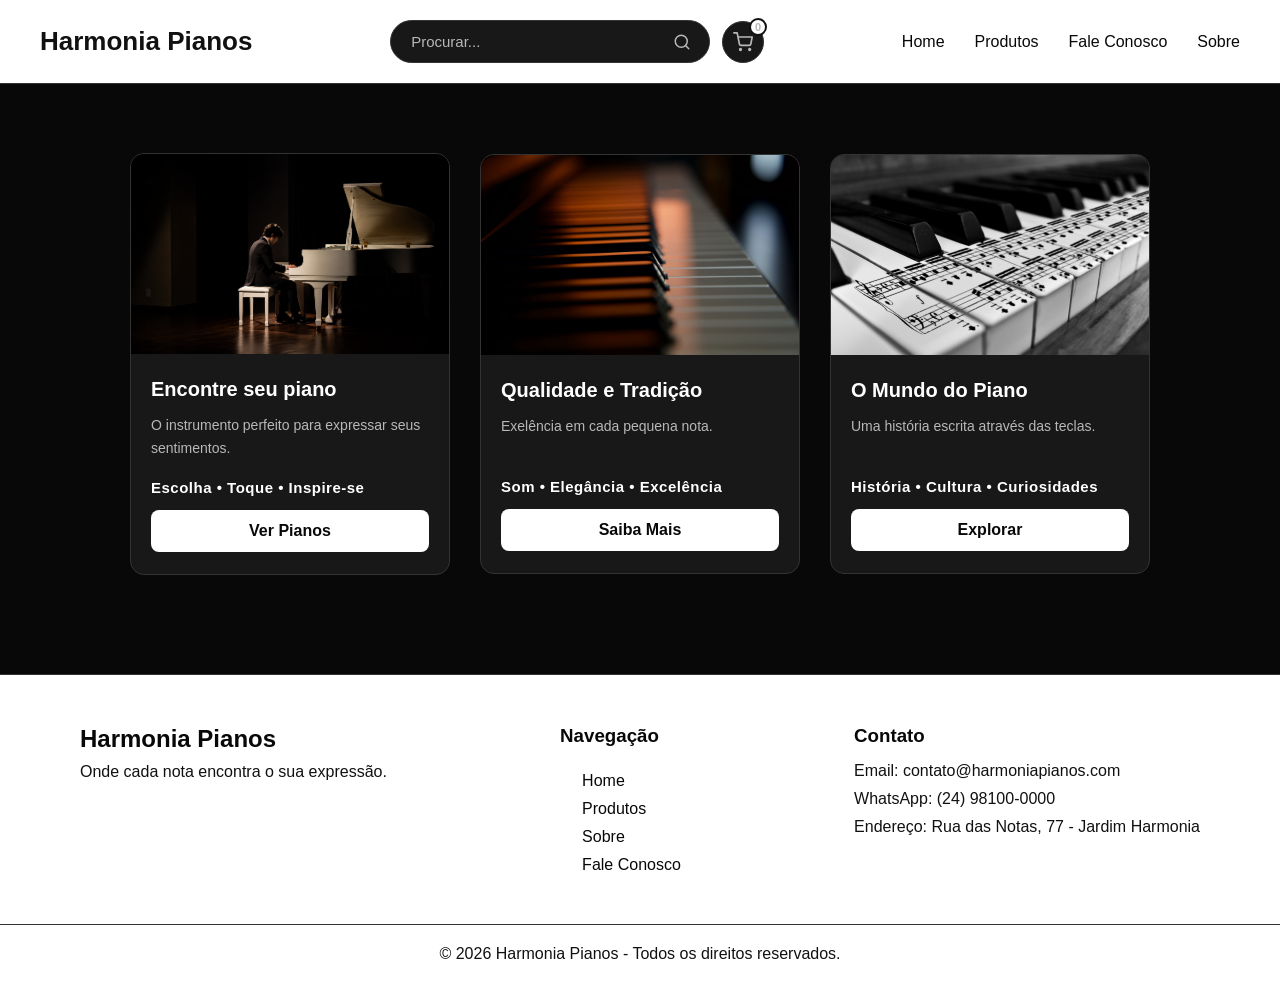
==== index.html @ 051f550e "Primeira versao do Harmonia Pianos" ====
<!DOCTYPE html>
<html lang="pt-BR">

<head>
    <meta charset="UTF-8">
    <meta name="viewport" content="width=device-width, initial-scale=1.0">
    <link rel="stylesheet" href="style.css">
    <title>Harmonia Piano | Home </title>
</head>

<body>
    <header>
        <div class="nav-bar">

            <h1>Harmonia Pianos</h1>

            <div class="nav-search-cart">
                <div class="search-container">
                    <input type="text" id="input-busca" placeholder="Procurar...">
                    <button type="button" id="btn-busca" aria-label="Pesquisar">
                        <svg xmlns="http://www.w3.org/2000/svg" width="18" height="18" viewBox="0 0 24 24" fill="none"
                            stroke="currentColor" stroke-width="2" stroke-linecap="round" stroke-linejoin="round">
                            <circle cx="11" cy="11" r="8"></circle>
                            <line x1="21" y1="21" x2="16.65" y2="16.65"></line>
                        </svg>
                    </button>
                </div>

                <a href="#" class="cart-btn" aria-label="Carrinho de compras" title="Carrinho">
                    <svg xmlns="http://www.w3.org/2000/svg" width="20" height="20" viewBox="0 0 24 24" fill="none"
                        stroke="currentColor" stroke-width="2" stroke-linecap="round" stroke-linejoin="round">
                        <circle cx="9" cy="21" r="1"></circle>
                        <circle cx="20" cy="21" r="1"></circle>
                        <path d="M1 1h4l2.68 13.39a2 2 0 0 0 2 1.61h9.72a2 2 0 0 0 2-1.61L23 6H6"></path>
                    </svg>
                    <span class="cart-badge">0</span>
                </a>
            </div>

            <div class="nav-bar1">

                <ul>

                    <li><a href="index.html">Home</a></li>

                    <li><a href="produto.html">Produtos</a></li>

                    <li><a href="contato.html">Fale Conosco</a></li>

                    <li><a href="sobre.html">Sobre</a></li>


                </ul>

            </div>

        </div>
    </header>

    <section>
        <div class="container">
            <!-- Card 1: Encontre seu piano -->
            <div class="card">
                <div class="card-img-container">
                    <img src="./img/pianista.png" alt="Pianista">
                </div>
                <div class="card-content">
                    <h2>Encontre seu piano</h2>
                    <p>O instrumento perfeito para expressar seus sentimentos.</p>
                    <div class="card-footer">
                        <span>Escolha • Toque • Inspire-se</span>
                        <button type="button">Ver Pianos</button>
                    </div>
                </div>
            </div>

            <!-- Card 2: Qualidade e Tradição -->
            <div class="card">
                <div class="card-img-container">
                    <img src="./img/piano4k.jpg" alt="Piano 4K">
                </div>
                <div class="card-content">
                    <h2>Qualidade e Tradição</h2>
                    <p>Exelência em cada pequena nota.</p>
                    <div class="card-footer">
                        <span>Som • Elegância • Excelência</span>
                        <button type="button">Saiba Mais</button>
                    </div>
                </div>
            </div>

            <!-- Card 3: O Mundo do Piano -->
            <div class="card">
                <div class="card-img-container">
                    <img src="./img/pianoaesthetic.jpg" alt="Piano Estético">
                </div>
                <div class="card-content">
                    <h2>O Mundo do Piano</h2>
                    <p>Uma história escrita através das teclas.</p>
                    <div class="card-footer">
                        <span>História • Cultura • Curiosidades</span>
                        <button type="button">Explorar</button>
                    </div>
                </div>
            </div>
        </div>
    </section>

    <footer class="footer">

        <div class="footer-content">

            <div class="footer-logo">
                <h2>Harmonia Pianos</h2>
                <p>Onde cada nota encontra o sua expressão.</p>
            </div>

            <div class="footer-navegation">
                <h3>Navegação</h3>
                <li><a href="index.html">Home</a></li>
                <li><a href="produtos.html">Produtos</a></li>
                <li><a href="sobre.html">Sobre</a></li>
                <li><a href="contato.html">Fale Conosco</a></li>
            </div>

            <div class="footer-contact">
                <h3>Contato</h3>
                <p>Email: contato@harmoniapianos.com</p>
                <p>WhatsApp: (24) 98100-0000</p>
                <p>Endereço: Rua das Notas, 77 - Jardim Harmonia</p>
            </div>

        </div>

        <div class="footer-bottom">
            <p>© 2026 Harmonia Pianos - Todos os direitos reservados.</p>
        </div>

    </footer>
</body>

</html>
---- style.css ----
* {
    margin: 0;
    padding: 0;
    box-sizing: border-box;
    font-family: Arial, Helvetica, sans-serif;
}

:root {
    --fundo: #080808;
    --fundo-secundario: #111111;
    --card: #181818;
    --destaque: #FFFFFF;
    --texto-secundario: #b8b8b8;
    --destaque: #FFFFFF;
    --borda: #333333;
}

body {
    background-color: var(--fundo);
    color: var(--destaque);
}




.nav-bar {
    width: 100%;
    padding: 20px 40px;

    display: flex;
    justify-content: space-between;
    align-items: center;
    gap: 20px;

    background-color: var(--destaque);
    border-bottom: 1px solid var(--borda);
}

.nav-bar h1 {
    color: var(--fundo-secundario);
    font-size: 26px;
    white-space: nowrap;
}



.nav-search-cart {
    display: flex;
    align-items: center;
    gap: 12px;
}


.search-container {
    display: flex;
    align-items: center;
    background-color: var(--card);
    border: 1px solid var(--borda);
    border-radius: 25px;
    padding: 6px 14px;
    width: 320px;
    transition: border-color 0.3s ease, box-shadow 0.3s ease;
}

.search-container:focus-within {
    border-color: var(--destdestaque);
    box-shadow: 0 0 0 3px rgba(79, 70, 229, 0.25);
}

.search-container input {
    background: transparent;
    border: none;
    outline: none;
    color: var(--texto);
    font-size: 15px;
    width: 100%;
    padding: 6px 6px;
}

.search-container input::placeholder {
    color: var(--texto-secundario);
}

.search-container button {
    background: transparent;
    border: none;
    color: var(--texto-secundario);
    cursor: pointer;
    display: flex;
    align-items: center;
    justify-content: center;
    padding: 4px;
    border-radius: 50%;
    transition: color 0.2s ease, transform 0.2s ease;
}

.search-container button:hover {
    color: var(--texto);
    transform: scale(1.1);
}



.cart-btn {
    position: relative;
    display: flex;
    align-items: center;
    justify-content: center;
    width: 42px;
    height: 42px;
    background-color: var(--card);
    border: 1px solid var(--borda);
    border-radius: 50%;
    color: var(--texto-secundario);
    text-decoration: none;
    transition: all 0.3s ease;
    flex-shrink: 0;
}

.cart-btn:hover {
    color: var(--texto);
    border-color: var(--destaque);
    background-color: #2a3444;
    transform: translateY(-2px);
}

.cart-badge {
    position: absolute;
    top: -4px;
    right: -4px;
    background-color: var(--destaque);
    color: var(--texto);
    font-size: 11px;
    font-weight: bold;
    width: 18px;
    height: 18px;
    border-radius: 50%;
    display: flex;
    align-items: center;
    justify-content: center;
    border: 2px solid var(--fundo-secundario);
}

.nav-bar {
    flex-wrap: wrap;
}

.nav-bar1 ul {
    display: flex;
    align-items: center;
    flex-wrap: wrap;
    gap: 12px 30px;
    list-style: none;
}

@media (max-width: 768px) {

    .nav-bar1 ul {
        display: flex;
        flex-wrap: wrap;
        justify-content: center;
        gap: 12px 20px;
        list-style: none;
    }

}

.nav-bar1 a {
    color: var(--fundo);
    text-decoration: none;
    font-size: 16px;
    transition: 0.3s;
}

.nav-bar1 a:hover {
    color: #3D3D3D;
}



.container {
    width: 100%;
    max-width: 1200px;
    margin: 0 auto;
    padding: 40px 20px;

    min-height: 560px;

    display: flex;
    justify-content: center;
    align-items: center;
    gap: 30px;
    flex-wrap: wrap;
}




.card {
    width: 320px;
    min-height: 420px;
    background-color: var(--card);
    border: 1px solid var(--borda);
    border-radius: 14px;
    display: flex;
    flex-direction: column;
    overflow: hidden;
    transition: transform 0.3s ease, border-color 0.3s ease, box-shadow 0.3s ease;
}



.card-img-container {
    width: 100%;
    height: 200px;
    background-color: var(--fundo-secundario);
    overflow: hidden;
}

.card-img-container img {
    width: 100%;
    height: 100%;
    object-fit: cover;
    display: block;
    transition: transform 0.4s ease;
}


.card-content {
    padding: 22px 20px;
    display: flex;
    flex-direction: column;
    flex-grow: 1;
    justify-content: space-between;
}

.card h2 {
    color: var(--texto);
    font-size: 20px;
    margin-bottom: 12px;
    line-height: 1.3;
}


.card p {
    color: var(--texto-secundario);
    font-size: 14px;
    line-height: 1.6;
    margin-bottom: 20px;
    flex-grow: 1;
}




.card-footer {
    display: flex;
    flex-direction: column;
    gap: 14px;
    margin-top: auto;
}



.card span {
    color: var(--texto);
    font-size: 15px;
    font-weight: bold;
    letter-spacing: 0.5px;

}




.card button {
    width: 100%;
    padding: 12px;

    border: none;
    border-radius: 8px;

    background-color: var(--destaque);
    color: var(--fundo);

    font-size: 16px;
    font-weight: bold;

    cursor: pointer;

    transition: background-color 0.3s ease, transform 0.2s ease;
}

.card button:hover {
    background-color: #d9d9d9;
    color: #000000;
    transform: translateY(-2px);
}




.card:hover {
    transform: translateY(-8px);
    border-color: var(--destaque);
    box-shadow: 0 12px 28px rgba(0, 0, 0, 0.35);
}

.card:hover .card-img-container img {
    transform: scale(1.06);
}


.footer {
    margin-top: 30px;
    background-color: var(--destaque);
    border-top: 1px solid var(--borda);
}

@media (max-width: 768px) {
    .footer {
        margin-top: 30px;
    }
}


.footer-content {
    max-width: 1200px;
    margin: auto;
    padding: 50px 40px;

    display: flex;
    justify-content: space-between;
    gap: 40px;
}

.footer h2 {
    color: var(--fundo);
    margin-bottom: 10px;
}

.footer h3 {
    color: var(--fundo);
    margin-bottom: 15px;
}

.footer p {
    color: var(--fundo-secundario);
}

.footer-navegation {
    display: flex;
    flex-direction: column;
    gap: 10px;
}

.footer-navegation a {
    color: var(--fundo);
    text-decoration: none;
    transition: 0.3s;
}

.footer-navegation a:hover {
    color: #3D3D3D;
}

.footer-contact p {
    margin-bottom: 10px;
}

.footer-bottom {
    padding: 20px;
    text-align: center;
    border-top: 1px solid var(--borda);
}



@media (max-width: 768px) {
    .nav-bar {
        flex-direction: column;
        gap: 15px;
        text-align: center;
        padding: 20px;
    }

    .nav-search-cart {
        width: 100%;
        max-width: 400px;
        justify-content: center;
    }

    .search-container {
        flex: 1;
        width: 100%;
    }

    .container {
        padding: 40px 15px;
        gap: 20px;
    }

    .card {
        width: 100%;
        max-width: 340px;
    }

    .footer-content {
        flex-direction: column;
        text-align: center;
        gap: 30px;
    }
}


.produto-img {
    width: 100%;
    height: 280px;
    object-fit: cover;
    border-radius: 8px;
}

.produto-card {
    width: 400px;
    background-color: #FFFFFF;
    color: black;
    border-radius: 12px;
    overflow: hidden;
    padding: 15px;
}

.produto-card h2 {
    margin-top: 15px;
    margin-bottom: 8px;
}

.produto-card p {
    margin-bottom: 10px;
}

.preço {
    font-size: 22px;
    font-weight: bold;
}

.btn-comprar {
    width: 100%;
    padding: 12px;
    border: none;
    border-radius: 8px;
    background-color: black;
    color: white;
    font-size: 16px;
    cursor: pointer;
}

.btn-comprar:hover {
    background-color: #333;
}

.produto-card {
    transition: transform 0.3s ease;
}

.produto-card:hover {
    transform: translateY(-5px);
}

.produtos {
    display: flex;
    flex-wrap: wrap;
    gap: 25px;
    padding: 30px 20px;
}

.produtos-titulo {
    padding: 30px 20px 0;
}

.produtos-titulo h1 {
    margin-bottom: 8px;
}

.carrinho-modal {
    display: none;
    position: fixed;
    top: 0;
    left: 0;
    width: 100%;
    height: 100%;


    background-color: rgb(0, 0, 0, 0.6);


    z-index: 999;
}



.carrinho-conteudo {
    background-color: white;
    color: black;
    width: 350px;
    max-width: 100%;
    height: 100%;
    padding: 20px;
    box-sizing: border-box;

    position: absolute;
    top: 0;
    right: 0;

    border-radius: 0;
    overflow-y: auto;
    box-shadow: -5px 0 20px rgba(0, 0, 0, 0.2);
    transform: translateX(100%);
    transition: transform 0.3s ease;
}

.carrinho-modal.show .carrinho-conteudo {
    transform: translateX(0);
}



.carrinho-item {
    padding: 15px 0;
    border-bottom: 1px solid #ddd;
}

.fechar-carrinho {
    width: 100%;
    padding: 10px;
    margin-top: 15px;

    background-color: #000;
    color: white;

    border: none;
    border-radius: 6px;

    cursor: pointer;
}

.fechar-carrinho:hover {
    background-color: #333;
}

/* Controle de quantidade */

.controle-quantidade {
    display: flex;
    align-items: center;
    gap: 12px;
    margin: 12px 0;
}

.controle-quantidade button {
    width: 30px;
    height: 32px;
    background-color: #111;
    color: white;
    border: none;
    border-radius: 6px;
    cursor: pointer;
    font-size: 18px;
    transition: 0.2s;
}

.controle-quantidade button:hover {
    background-color: #555;
}

.controle-quantidade span {
    font-size: 16px;
    font-weight: bold;
}

.remover-item {
    background-color: transparent;
    color: #d32f2f;
    border: 1px solid #d32f2f;
    border-radius: 6px;
    padding: 6px 12px;
    cursor: pointer;
    font-size: 14px;
    transition: 0.2s;
}

.remover-item:hover {
    background-color: #d32f2f;
    color: white;
}


.carrinho-conteudo {
    transform: translateX(110%);
    transition: transform 0.3s ease;
}

.carrinho-modal.aberto .carrinho-conteudo {
    transform: translateX(0);
}

#mensagem-busca {
    display: none;
    text-align: center;
    margin-top: 30px;
    font-size: 18px;
}

.finalizar-compra {
    width: 100%;
    background-color: #000;
    color: white;
    border: none;
    padding: 12px;
    margin-top: 15px;
    border-radius: 6px;
    cursor: pointer;
    font-size: 16px;
    transition: 0.2s;

}

.finalizar-compra:hover {
    background-color: #333333;
}

/* ===- CHECKOUT ==== */

.checkout-page {
    min-height: 100vh;
    background: #f5f5f5;
    color: #111;
    padding: 50px 20px;
}

.checkout-container {
    max-width: 900px;
    margin: 0 auto;
}

.voltar-produtos {
    display: block;
    max-width: 900px;
    margin: 0 auto 30px;
    color: #555;
    text-decoration: none;
    font-size: 14px;
}

.voltar-produtos:hover {
    color: #000;
}

.checkout-cabecalho {
    margin-bottom: 40px;
}

.checkout-etapa {
    font-size: 12px;
    font-weight: 600;
    letter-spacing: 2px;
    color: #777;
    margin-bottom: 10px;
}

.checkout-cabecalho h1 {
    font-size: 38px;
    margin-bottom: 8px;
}

.checkout-cabecalho>p:last-child {
    color: #666;
}

.resumo-pedido {
    background: #fff;
    padding: 30px;
    border: 1px solid #e5e5e5;
    border-radius: 12px;
}

.resumo-pedido h2 {
    font-size: 20px;
    margin-bottom: 25px;
}

.checkout-item {
    padding: 20px 0;
    border-bottom: 1px solid #e5e5e5;
}

.checkout-item h3 {
    font-size: 17px;
    margin-bottom: 8px;
}

.checkout-item p {
    color: #666;
    font-size: 14px;
    margin: 3px 0;
}

.checkout-total-area {
    display: flex;
    justify-content: space-between;
    align-items: center;
    padding-top: 25px;
    margin-top: 5px;
}

.checkout-total-area span {
    color: #666;
}

#checkout-total {
    font-size: 24px;
    font-weight: 700;
    margin: 0;
}

/* Correção das cores do checkout */

.resumo-pedido,
.resumo-pedido h2,
.checkout-item h3,
.checkout-total-area,
#checkout-total {
    color: #111;
}

.checkout-item h3 {
    font-weight: 600;
}

.checkout-total-area #checkout-total {
    color: #111;
}

/* Ações dp checkout */

.checkout-acoes {
    display: flex;
    justify-content: space-between;
    align-items: center;
    gap: 15px;
    margin-top: 25px;
}

.btn-voltar-carrinho,
#btn-continuar-pagamento {
    padding: 12px 22px;
    border-radius: 8px;
    font-size: 14px;
    font-weight: 600;
    cursor: pointer;
    transition: 0.3s ease;
}

/* Voltar aos produtos */

.btn-voltar-carrinho {
    color: #000;
    background: transparent;
    border: 1px solid #ccc;
    text-decoration: none;
}

.btn-voltar-carrinho:hover {
    background: #f2f2f2;
}

/* Continuar para pagamento */

#btn-continuar-pagamento {
    background: #000;
    color: #fff;
    border: 1px solid #000;
}

#btn-continuar-pagamento:hover {
    background: #333;
    transform: translateY(-2px);
}

/* Dados do comprador */

.dados-comprador {
    background: #fff;
    color: #000;
    margin-top: 25px;
    padding: 25px;
    border-radius: 10px;
}

.dados-comprador h2 {
    margin-bottom: 5px;
}

.dados-comprador>p {
    color: #666;
    margin-bottom: 25px;
}

#form-comprador {
    display: grid;
    grid-template-columns: repeat(2, 1fr);
    gap: 20px;
}

.campo-formulario {
    display: flex;
    flex-direction: column;
    gap: 7px;
}

.campo-formulario:last-child {
    grid-column: 1 / -1;
}

.campo-formulario label {
    font-size: 14px;
    font-weight: 600;
}

.campo-formulario input {
    width: 100%;
    padding: 12px;
    border: 1px solid #ccc;
    border-radius: 7px;
    font-size: 14px;
    outline: none;
    box-sizing: border-box;
    transition: 0.2s ease;
}

.campo-formulario input:focus {
    border-color: #000;
}


/* Página de pagamento */


.pagamento-cabecalho {
    padding: 40px 25px 25px;
    color: #fff;
}

.pagamento-etapa {
    font-size: 13px;
    letter-spacing: 2px;
    color: #aaa;
    margin-bottom: 8px;
}

.pagamento-cabecalho h1 {
    font-size: 32px;
    margin-bottom: 8px;
}

.pagamento-cabecalho>p:last-child {
    color: #aaa;
}

.pagamento-container {
    background: #fff;
    color: #000;
    margin: 0 25px;
    padding: 25px;
    border-radius: 10px;
}

.pagamento-container h2 {
    margin-bottom: 20px;
}

.opcoes-pagamento {
    display: grid;
    grid-template-columns: repeat(3, 1fr);
    gap: 15px;
}

.opcao-pagamento {
    background: #fff;
    color: #000;
    border: 1px solid #ccc;
    border-radius: 8px;
    padding: 20px;
    font-size: 16px;
    font-weight: 600;
    cursor: pointer;
    transition: 0.3s ease;
}

.opcao-pagamento:hover {
    background: #000;
    color: #fff;
    border-color: #000;
    transform: translateY(-2px);
}

#detalhes-pagamento {
    margin-top: 25px;
}

.detalhe-pix,
.detalhe-boleto {
    padding: 20px;
    background-color: #f7f7f7;
    border-radius: 8px;
}

.detalhes-pix h3,
.detalhes-boleto h3 {
    font-size: 20px;
    margin-bottom: 8px;
}

.detalhes-pix p,
.detalhe-boleto p {
    color: #555;
    margin-bottom: 18px;
}

.btn-finalizar-pix,
.btn-finalizar-boleto {
    background-color: #000;
    color: #FFFFFF;
    border: none;
    border-radius: 7px;
    padding: 12px 20px;
    font-size: 14px;
    cursor: pointer;
    transition: 0, 3s ease;
}

.btn-finalizar-pix:hover,
.btn-finalizar-boleto:hover {
    background-color: #333;
    transform: translateY(-2px);
}

.btn-finalizar-boleto {
    margin-top: 12px;
}


/* ==== PAGAMENTO COM CARTÃO ==== */

#detalhes-pagamento {
    margin-top: 24px;
}

/* CARTÃO */

.detalhes-cartao {
    display: grid;
    grid-template-columns: 1fr 1fr;
    gap: 16px;
}

.detalhes-cartao h3 {
    grid-column: 1 / -1;
    font-size: 20px;
    margin: 0 0 4px;
}

.campo-cartao {
    display: flex;
    flex-direction: column;
    gap: 7px;
}

.campo-cartao label {
    font-size: 14px;
    font-weight: 600;
}

.campo-cartao input {
    width: 100%;
    padding: 12px;
    border: 1px solid #ccc;
    border-radius: 7px;
    font-size: 15px;
    outline: none;
    transition: 0, 2s ease;
}

.campo-cartao input:focus {
    border-color: #000;
}

.btn-finalizar-cartao {
    grid-column: 1 / -1;

    background: #000;
    color: #FFFFFF;

    border: none;
    border-radius: 7px;

    padding: 13px 22px;

    font-size: 14px;
    font-weight: 600;

    cursor: pointer;
    width: fit-content;

    transition: 0.3s ease;
}

.btn-finalizar-cartao:hover {
    transform: translateY(-2px);
    opacity: 0.85;
}

/* CELULAR */

@media (max-width: 600px) {
    .detalhes-cartao {
        grid-template-columns: 1fr;
    }

    .detalhes-cartao h3,
    .btn-finalizar-cartao {
        grid-column: 1;
    }

    .btn-finalizar-cartao {
        width: 100%;
    }
}

.btn-confirmar-pix,
.btn-confirmar-boleto {
    background-color: #000;
    color: #fff;
    border: none;
    border-radius: 8px;
    padding: 14px 20px;
    margin-top: 15px;
    font-size: 14px;
    font-weight: 600;
    cursor: pointer;
    transition: 0.3s ease;
}

.btn-confirmar-pix:hover,
.btn-confirmar-boleto:hover {
    background-color: #333;
    transform: translateY(-2px);
}


/* Confirmação do pagamento */

.pagamento-sucesso {
    display: flex;
    flex-direction: column;
    align-items: flex-start;
    gap: 15px;
    padding: 20px 0;
}

.pagamento-sucesso h3 {
    font-size: 22px;
    font-weight: 700;
    color: #111;
}

.pagamento-sucesso p {
    font-size: 15px;
    line-height: 1.6;
    color: #555;
}

.btn-confirmar-cartao {
    background-color: #000;
    color: #FFFFFF;
    border: none;
    border-radius: 8px;
    padding: 14px 24px;
    font-size: 14px;
    font-weight: 600;
    cursor: pointer;
    margin-top: 10px;
    transition: background-color 0.3s ease;
}

.btn-confirmar-cartao:hover {
    background-color: #333;
}


/* Página de confirmação do pedido */


.pagina-confirmacao {
    min-height: 100vh;
    background-color: #080808;
    display: flex;
    justify-content: center;
    align-items: center;
    padding: 30px 20px;
}

.confirmacao-card {
    background-color: #FFFFFF;
    color: #111;
    width: 100%;
    max-width: 650px;
    padding: 40px;
    border-radius: 12px;
}

.confirmacao-card h1 {
    font-size: 30px;
    margin-bottom: 20px;
}

.confirmacao-card h2 {
    font-size: 22px;
    margin-top: 30px;
    margin-bottom: 15px;
}

.confirmacao-card p {
    font-size: 16px;
    line-height: 1.6;
    margin-bottom: 12px;
}

.btn-voltar-loja {
    display: inline-block;
    background-color: #000000;
    color: #FFFFFF;
    padding: 14px 24px;
    border-radius: 8px;
    text-decoration: none;
    font-weight: 600;
    margin-top: 25px;
    transition: background-color 0.3 ease;
}

.btn-voltar-loja:hover {
    background-color: #333333;
}

@media (max-width: 600px) {
    .confirmacao-card {
        padding: 25px;
    }

    .confirmacao-card h1 {
        font-size: 25px;
    }
}

/* REPONSIVIDADE - CELULAR */

@media (max-width: 768px) {

    /* Página de produtos */
    .produtos-container,
    .produtos-grid,
    .lista-produtos {
        display: grid;
        grid-template-columns: 1fr;
        gap: 20px;
        padding: 15px;
    }

    /* Imagens dos produtos */
    .produto-card img {
        width: 100%;
        height: auto;
        object-fit: contain;
    }

    /* Cards dos produtos */
    .produto-card {
        width: 100%;
        max-width: 100%;
        box-sizing: border-box;
    }

    /* Botões */
    .produtos-card button {
        width: 100%;
    }
}
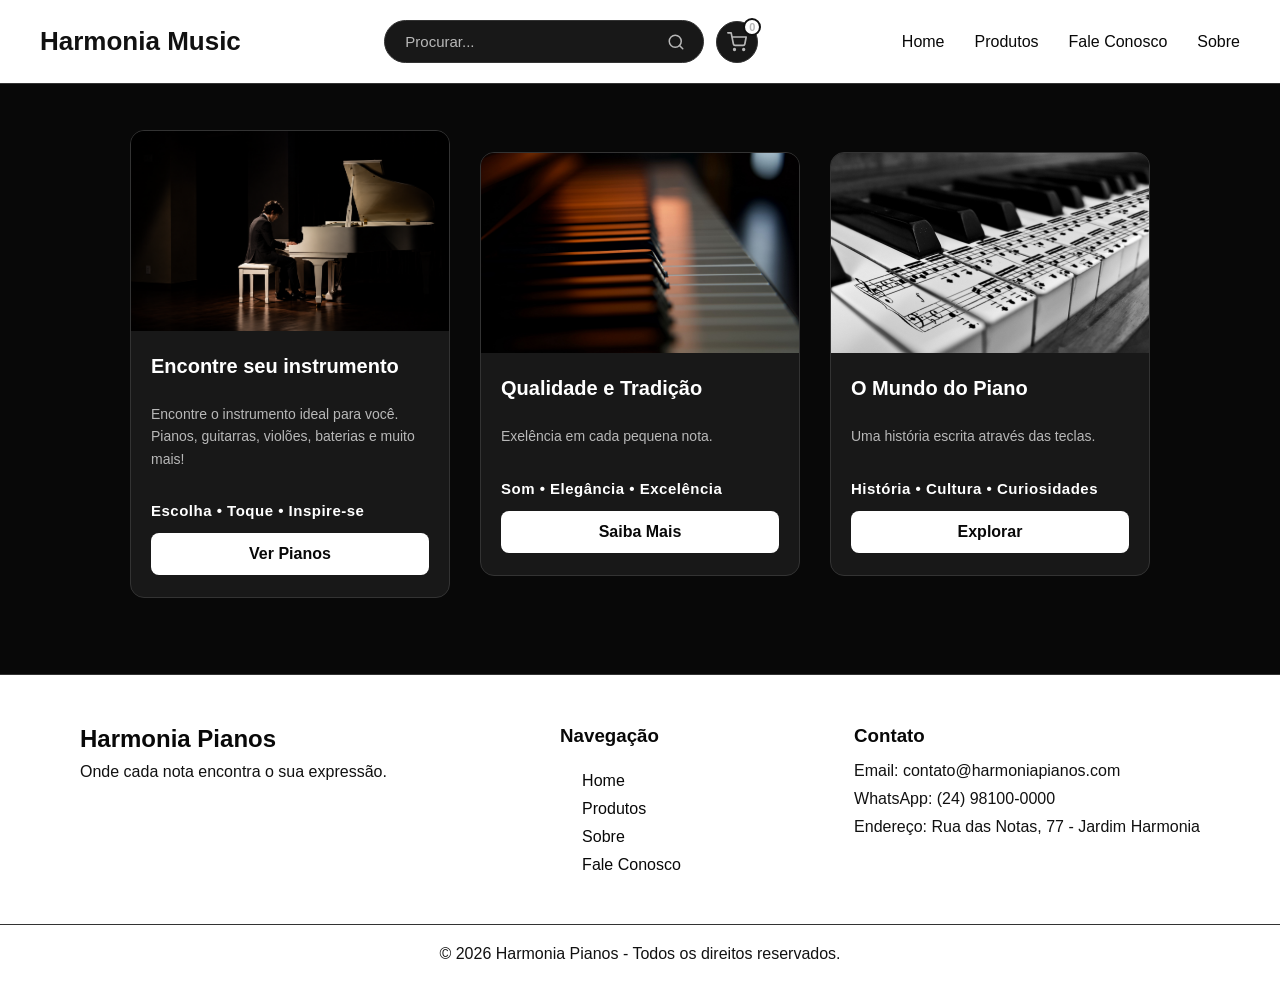
==== commit 432a7d63: "Atualiza identidade da Harmonia Music e estiliza pagina de contato" ====
--- a/index.html
+++ b/index.html
@@ -5,14 +5,14 @@
     <meta charset="UTF-8">
     <meta name="viewport" content="width=device-width, initial-scale=1.0">
     <link rel="stylesheet" href="style.css">
-    <title>Harmonia Piano | Home </title>
+    <title>Harmonia Music | Instrumentos Musicais</title>
 </head>
 
 <body>
     <header>
         <div class="nav-bar">
 
-            <h1>Harmonia Pianos</h1>
+            <h1>Harmonia Music</h1>
 
             <div class="nav-search-cart">
                 <div class="search-container">
@@ -65,8 +65,8 @@
                     <img src="./img/pianista.png" alt="Pianista">
                 </div>
                 <div class="card-content">
-                    <h2>Encontre seu piano</h2>
-                    <p>O instrumento perfeito para expressar seus sentimentos.</p>
+                    <h2>Encontre seu instrumento</h2>
+                    <p> Encontre o instrumento ideal para você. Pianos, guitarras, violões, baterias e muito mais!</p>
                     <div class="card-footer">
                         <span>Escolha • Toque • Inspire-se</span>
                         <button type="button">Ver Pianos</button>
--- a/style.css
+++ b/style.css
@@ -1,3 +1,4 @@
+/* ===== CONFIGURAÇÕES GERAIS ===== */
 * {
     margin: 0;
     padding: 0;
@@ -23,6 +24,7 @@
 
 
 
+/* ===== CABEÇALHO E NAVEGAÇÃO ===== */
 .nav-bar {
     width: 100%;
     padding: 20px 40px;
@@ -178,6 +180,7 @@
 
 
 
+/* ===== CARDS DA PÁGINA INICIAL ===== */
 .container {
     width: 100%;
     max-width: 1200px;
@@ -232,6 +235,7 @@
     flex-direction: column;
     flex-grow: 1;
     justify-content: space-between;
+    gap: 12px;
 }
 
 .card h2 {
@@ -311,6 +315,7 @@
 }
 
 
+/* ===== RODAPÉ ===== */
 .footer {
     margin-top: 30px;
     background-color: var(--destaque);
@@ -376,6 +381,7 @@
 
 
 
+/* ===== AJUSTES RESPONSIVOS ===== */
 @media (max-width: 768px) {
     .nav-bar {
         flex-direction: column;
@@ -413,6 +419,7 @@
 }
 
 
+/* ===== CATÁLOGO DE PRODUTOS ===== */
 .produto-img {
     width: 100%;
     height: 280px;
@@ -481,6 +488,7 @@
     margin-bottom: 8px;
 }
 
+/* ===== CARRINHO DE COMPRAS ===== */
 .carrinho-modal {
     display: none;
     position: fixed;
@@ -547,7 +555,7 @@
     background-color: #333;
 }
 
-/* Controle de quantidade */
+
 
 .controle-quantidade {
     display: flex;
@@ -603,6 +611,7 @@
     transform: translateX(0);
 }
 
+/* ===== MENSAGEM DA BUSCA ===== */
 #mensagem-busca {
     display: none;
     text-align: center;
@@ -610,6 +619,7 @@
     font-size: 18px;
 }
 
+/* ===== FINALIZAÇÃO DA COMPRA ===== */
 .finalizar-compra {
     width: 100%;
     background-color: #000;
@@ -628,8 +638,9 @@
     background-color: #333333;
 }
 
-/* ===- CHECKOUT ==== */
-
+
+
+/* ===== CHECKOUT E RESUMO DO PEDIDO ===== */
 .checkout-page {
     min-height: 100vh;
     background: #f5f5f5;
@@ -722,7 +733,7 @@
     margin: 0;
 }
 
-/* Correção das cores do checkout */
+
 
 .resumo-pedido,
 .resumo-pedido h2,
@@ -740,7 +751,7 @@
     color: #111;
 }
 
-/* Ações dp checkout */
+
 
 .checkout-acoes {
     display: flex;
@@ -760,7 +771,7 @@
     transition: 0.3s ease;
 }
 
-/* Voltar aos produtos */
+
 
 .btn-voltar-carrinho {
     color: #000;
@@ -773,7 +784,7 @@
     background: #f2f2f2;
 }
 
-/* Continuar para pagamento */
+
 
 #btn-continuar-pagamento {
     background: #000;
@@ -786,8 +797,9 @@
     transform: translateY(-2px);
 }
 
-/* Dados do comprador */
-
+
+
+/* ===== DADOS DO COMPRADOR ===== */
 .dados-comprador {
     background: #fff;
     color: #000;
@@ -842,9 +854,10 @@
 }
 
 
-/* Página de pagamento */
-
-
+
+
+
+/* ===== PÁGINA DE PAGAMENTO ===== */
 .pagamento-cabecalho {
     padding: 40px 25px 25px;
     color: #fff;
@@ -949,14 +962,15 @@
 }
 
 
-/* ==== PAGAMENTO COM CARTÃO ==== */
+
 
 #detalhes-pagamento {
     margin-top: 24px;
 }
 
-/* CARTÃO */
-
+
+
+/* ===== PAGAMENTO COM CARTÃO ===== */
 .detalhes-cartao {
     display: grid;
     grid-template-columns: 1fr 1fr;
@@ -1019,7 +1033,7 @@
     opacity: 0.85;
 }
 
-/* CELULAR */
+
 
 @media (max-width: 600px) {
     .detalhes-cartao {
@@ -1057,8 +1071,9 @@
 }
 
 
-/* Confirmação do pagamento */
-
+
+
+/* ===== CONFIRMAÇÃO DO PAGAMENTO ===== */
 .pagamento-sucesso {
     display: flex;
     flex-direction: column;
@@ -1097,9 +1112,10 @@
 }
 
 
-/* Página de confirmação do pedido */
-
-
+
+
+
+/* ===== PÁGINA DE CONFIRMAÇÃO DO PEDIDO ===== */
 .pagina-confirmacao {
     min-height: 100vh;
     background-color: #080808;
@@ -1161,11 +1177,12 @@
     }
 }
 
-/* REPONSIVIDADE - CELULAR */
-
+
+
+/* ===== RESPONSIVIDADE DOS PRODUTOS ===== */
 @media (max-width: 768px) {
 
-    /* Página de produtos */
+    
     .produtos-container,
     .produtos-grid,
     .lista-produtos {
@@ -1175,22 +1192,74 @@
         padding: 15px;
     }
 
-    /* Imagens dos produtos */
+    
     .produto-card img {
         width: 100%;
         height: auto;
         object-fit: contain;
     }
 
-    /* Cards dos produtos */
+    
     .produto-card {
         width: 100%;
         max-width: 100%;
         box-sizing: border-box;
     }
 
-    /* Botões */
+    
     .produtos-card button {
         width: 100%;
     }
-}+}
+
+
+
+/* ===== PÁGINA FALE CONOSCO ===== */
+.contato-pagina {
+    max-width: 800px;
+    margin: 60px auto;
+    padding: 0 20px;
+}
+
+#form-contato {
+    display: flex;
+    flex-direction: column;
+    gap: 12px;
+}
+
+#form-contato input,
+#form-contato textarea {
+    padding: 12px;
+    background-color: var(--card);
+    color: white;
+    border: 1px solid var(--borda);
+    border-radius: 8px;
+}
+
+#form-contato button {
+    padding: 14px;
+    background-color: var(--destaque);
+    color: var(--fundo);
+    border: none;
+    border-radius: 8px;
+    font-size: 16px;
+    font-weight: bold;
+    cursor: pointer;
+    transition: background-color 0.3s ease, transform 0.2s ease;
+}
+
+#form-contato button:hover {
+    background-color: #d9d9d9;
+    transform: translateY(-1px);
+}
+
+.contato-card {
+    background-color: var(--card);
+    border: 1px solid var(--borda);
+    border-radius: 12px;
+    padding: 30px;
+}
+
+.contato-info {
+    margin-top: 30px;
+}
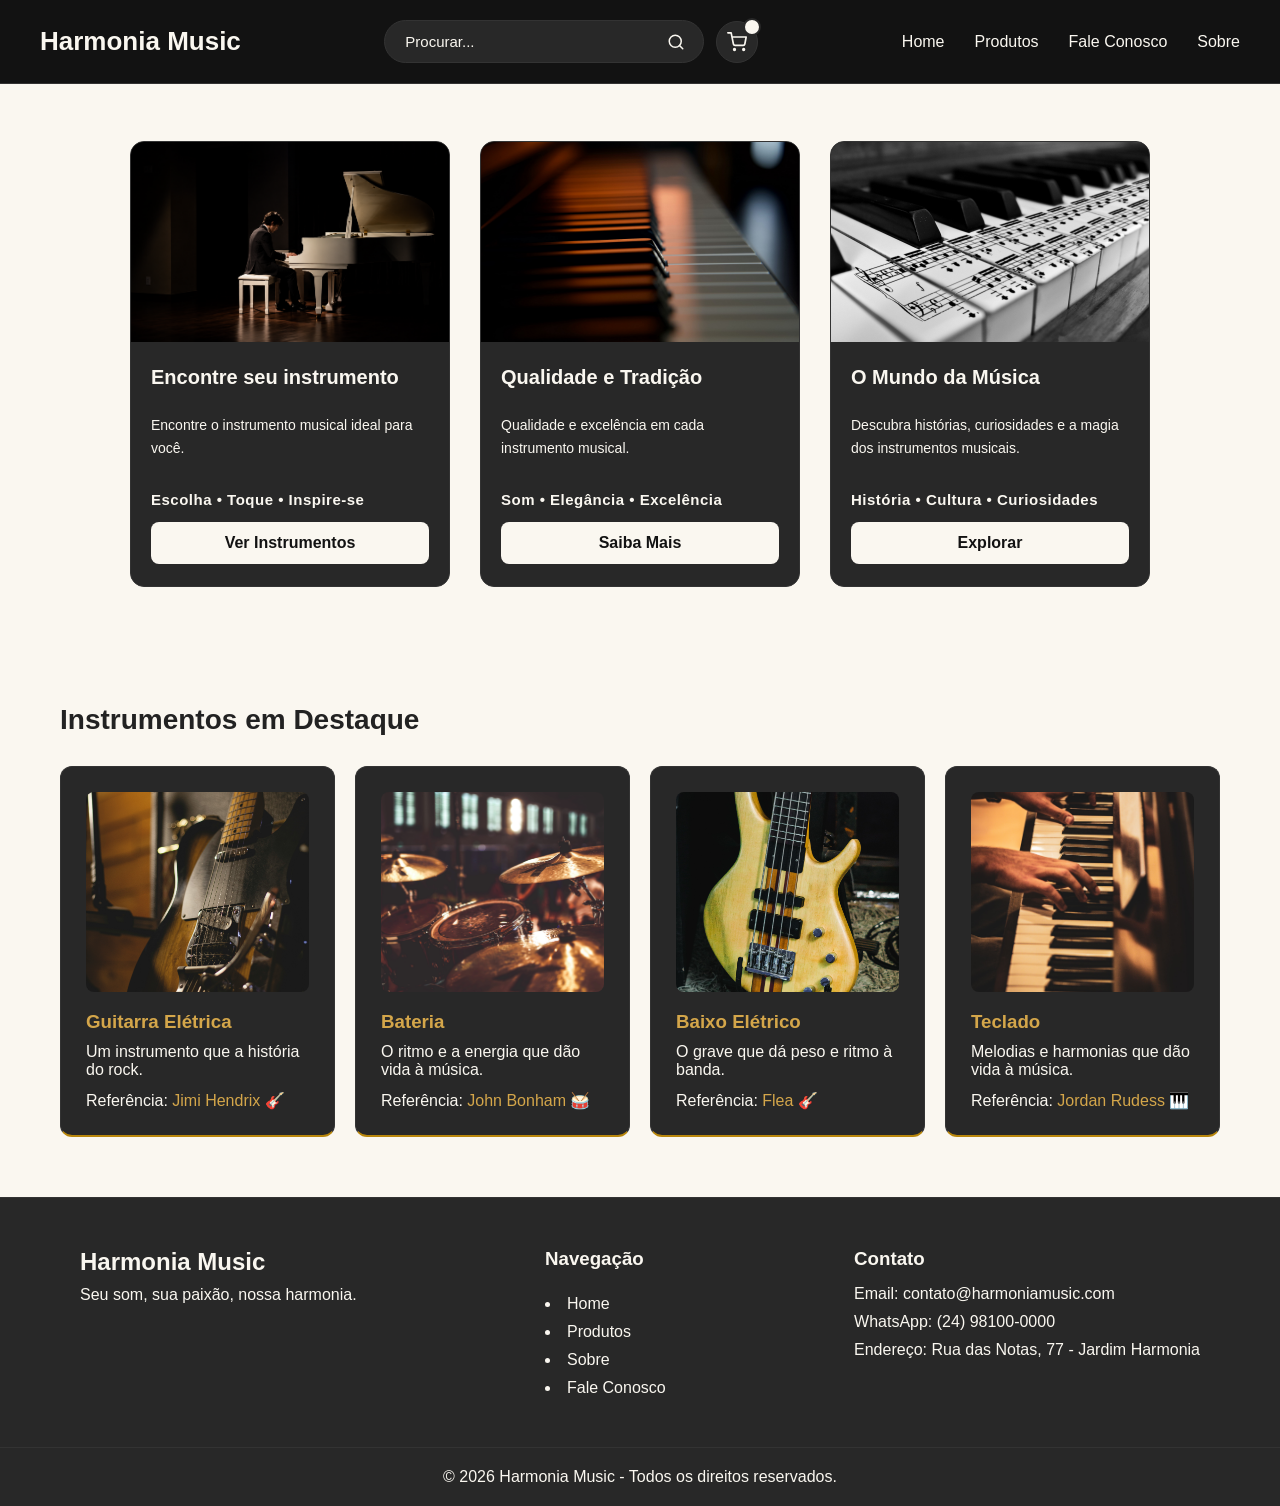
==== commit 8f385e86: "Adiciona novos instrumentos e melhora os cards" ====
--- a/index.html
+++ b/index.html
@@ -5,7 +5,7 @@
     <meta charset="UTF-8">
     <meta name="viewport" content="width=device-width, initial-scale=1.0">
     <link rel="stylesheet" href="style.css">
-    <title>Harmonia Music | Instrumentos Musicais</title>
+    <title>Harmonia Music | Loja de Instrumentos Musicais</title>
 </head>
 
 <body>
@@ -66,10 +66,10 @@
                 </div>
                 <div class="card-content">
                     <h2>Encontre seu instrumento</h2>
-                    <p> Encontre o instrumento ideal para você. Pianos, guitarras, violões, baterias e muito mais!</p>
+                    <p>Encontre o instrumento musical ideal para você.</p>
                     <div class="card-footer">
                         <span>Escolha • Toque • Inspire-se</span>
-                        <button type="button">Ver Pianos</button>
+                        <button type="button">Ver Instrumentos</button>
                     </div>
                 </div>
             </div>
@@ -81,7 +81,7 @@
                 </div>
                 <div class="card-content">
                     <h2>Qualidade e Tradição</h2>
-                    <p>Exelência em cada pequena nota.</p>
+                    <p>Qualidade e excelência em cada instrumento musical.</p>
                     <div class="card-footer">
                         <span>Som • Elegância • Excelência</span>
                         <button type="button">Saiba Mais</button>
@@ -95,8 +95,8 @@
                     <img src="./img/pianoaesthetic.jpg" alt="Piano Estético">
                 </div>
                 <div class="card-content">
-                    <h2>O Mundo do Piano</h2>
-                    <p>Uma história escrita através das teclas.</p>
+                    <h2>O Mundo da Música</h2>
+                    <p>Descubra histórias, curiosidades e a magia dos instrumentos musicais.</p>
                     <div class="card-footer">
                         <span>História • Cultura • Curiosidades</span>
                         <button type="button">Explorar</button>
@@ -106,13 +106,48 @@
         </div>
     </section>
 
+    <section class="instrumentos-destaque">
+        <h2>Instrumentos em Destaque</h2>
+
+        <div class="lista-instrumentos">
+
+        <div class="produto-destaque">
+            <img src="img/guitarra.png" alt="Guitarra elétrica">
+            <h3>Guitarra Elétrica</h3>
+            <p>Um instrumento que a história do rock.</p>
+            <span>Referência:</span> <span class="referencia"> Jimi Hendrix 🎸</span>
+        </div>
+
+        <div class="produto-destaque">
+            <img class="imagem-bateria" src="img/bateria.png" alt="Bateria acústica">
+            <h3>Bateria</h3>
+            <p>O ritmo e a energia que dão vida à música.</p>
+            <span>Referência:</span><span class="referencia"> John Bonham 🥁</span>
+        </div>
+
+        <div class="produto-destaque">
+            <img class="imagem-baixo" src="img/baixo1.png" alt="Baixo elétrico">
+            <h3>Baixo Elétrico</h3>
+            <p>O grave que dá peso e ritmo à banda.</p>
+            <span>Referência:</span><span class="referencia"> Flea 🎸</span>
+        </div>
+
+        <div class="produto-destaque">
+            <img src="img/teclado.png" alt="Teclado musical">
+            <h3>Teclado</h3>
+            <p>Melodias e harmonias que dão vida à música.</p>
+            <span>Referência:</span><span class="referencia"> Jordan Rudess 🎹</span>
+        </div>
+        </div>
+    </section>
+
     <footer class="footer">
 
         <div class="footer-content">
 
             <div class="footer-logo">
-                <h2>Harmonia Pianos</h2>
-                <p>Onde cada nota encontra o sua expressão.</p>
+                <h2>Harmonia Music</h2>
+                <p>Seu som, sua paixão, nossa harmonia.</p>
             </div>
 
             <div class="footer-navegation">
@@ -125,7 +160,7 @@
 
             <div class="footer-contact">
                 <h3>Contato</h3>
-                <p>Email: contato@harmoniapianos.com</p>
+                <p>Email: contato@harmoniamusic.com</p>
                 <p>WhatsApp: (24) 98100-0000</p>
                 <p>Endereço: Rua das Notas, 77 - Jardim Harmonia</p>
             </div>
@@ -133,7 +168,7 @@
         </div>
 
         <div class="footer-bottom">
-            <p>© 2026 Harmonia Pianos - Todos os direitos reservados.</p>
+            <p>© 2026 Harmonia Music - Todos os direitos reservados.</p>
         </div>
 
     </footer>
--- a/style.css
+++ b/style.css
@@ -7,18 +7,18 @@
 }
 
 :root {
-    --fundo: #080808;
-    --fundo-secundario: #111111;
-    --card: #181818;
-    --destaque: #FFFFFF;
-    --texto-secundario: #b8b8b8;
-    --destaque: #FFFFFF;
+    --fundo: #121212;
+    --fundo-secundario: #282828;
+    --card: #282828;
+    --destaque: #F4B942;
+    --texto: #faf7f0;
+    --destaque: #F4B942;
     --borda: #333333;
 }
 
 body {
-    background-color: var(--fundo);
-    color: var(--destaque);
+    background-color: var(--texto);
+    color: #faf7f0;
 }
 
 
@@ -28,20 +28,23 @@
 .nav-bar {
     width: 100%;
     padding: 20px 40px;
-
     display: flex;
     justify-content: space-between;
     align-items: center;
     gap: 20px;
-
-    background-color: var(--destaque);
+    background-color: var(--fundo);
     border-bottom: 1px solid var(--borda);
 }
 
 .nav-bar h1 {
-    color: var(--fundo-secundario);
+    color: var(--texto);
     font-size: 26px;
     white-space: nowrap;
+}
+
+.nav-bar1 a {
+    color: var(--texto);
+    text-decoration: none;
 }
 
 
@@ -130,7 +133,7 @@
     position: absolute;
     top: -4px;
     right: -4px;
-    background-color: var(--destaque);
+    background-color: var(--texto);
     color: var(--texto);
     font-size: 11px;
     font-weight: bold;
@@ -168,14 +171,14 @@
 }
 
 .nav-bar1 a {
-    color: var(--fundo);
+    color: var(--texto);
     text-decoration: none;
     font-size: 16px;
     transition: 0.3s;
 }
 
 .nav-bar1 a:hover {
-    color: #3D3D3D;
+    color: var(--destaque);
 }
 
 
@@ -280,23 +283,18 @@
 .card button {
     width: 100%;
     padding: 12px;
-
     border: none;
     border-radius: 8px;
-
-    background-color: var(--destaque);
+    background-color: var(--texto);
     color: var(--fundo);
-
     font-size: 16px;
     font-weight: bold;
-
     cursor: pointer;
-
     transition: background-color 0.3s ease, transform 0.2s ease;
 }
 
 .card button:hover {
-    background-color: #d9d9d9;
+    background-color: #e5dfd3;
     color: #000000;
     transform: translateY(-2px);
 }
@@ -318,7 +316,7 @@
 /* ===== RODAPÉ ===== */
 .footer {
     margin-top: 30px;
-    background-color: var(--destaque);
+    background-color: var(--fundo-secundario);
     border-top: 1px solid var(--borda);
 }
 
@@ -340,17 +338,17 @@
 }
 
 .footer h2 {
-    color: var(--fundo);
+    color: var(--texto);
     margin-bottom: 10px;
 }
 
 .footer h3 {
-    color: var(--fundo);
+    color: var(--texto);
     margin-bottom: 15px;
 }
 
 .footer p {
-    color: var(--fundo-secundario);
+    color: var(--texto);
 }
 
 .footer-navegation {
@@ -360,13 +358,13 @@
 }
 
 .footer-navegation a {
-    color: var(--fundo);
+    color: var(--texto);
     text-decoration: none;
     transition: 0.3s;
 }
 
 .footer-navegation a:hover {
-    color: #3D3D3D;
+    color: var(--destaque);
 }
 
 .footer-contact p {
@@ -1231,14 +1229,14 @@
 #form-contato textarea {
     padding: 12px;
     background-color: var(--card);
-    color: white;
+    color: var(--texto);
     border: 1px solid var(--borda);
     border-radius: 8px;
 }
 
 #form-contato button {
     padding: 14px;
-    background-color: var(--destaque);
+    background-color: var(--texto);
     color: var(--fundo);
     border: none;
     border-radius: 8px;
@@ -1261,5 +1259,116 @@
 }
 
 .contato-info {
-    margin-top: 30px;
-}
+    margin-top: 60px;
+    padding: 10px 20px;
+    background-color: var(--fundo-secundario);
+    border-top: 1px solid var(--borda);
+    text-align: center;
+    width: 100vw;
+    margin-left: calc(50% - 50vw);
+    min-height: 100vh;
+    display: flex;
+    flex-direction: column;
+    text-align: center;
+}
+
+.contato-header {
+    display: flex;
+    justify-content: space-between;
+    align-items: center;
+    padding: 20px 40px;
+    background-color: var(--destaque);
+    color: var(--fundo);
+}
+
+.contato-header nav a {
+    color: var(--fundo);
+    text-decoration: none;
+    font-size: 16px;
+    margin-left: 25px;
+}
+
+.contato-header nav a:hover {
+    color: #666666;
+}
+
+.pagina-contato {
+    min-height: 100vh;
+    display: flex;
+    flex-direction: column;
+}
+
+.pagina-contato .contato-pagina {
+    flex: 1;
+}
+
+.pagina-contato .contato-info {
+    margin-top: 100px;
+    text-align: center;
+}
+
+/* ==== INSTRUMENTOS EM DESTAQUE ==== */
+
+.instrumentos-destaque {
+    max-width: 1200px;
+    margin: 60px auto;
+    padding: 0 20px;
+}
+
+.instrumentos-destaque h2 {
+    text-align: left;
+    font-size: 28px;
+    margin-bottom: 25px;
+    color: #222222;
+    font-size: 28px;
+    margin-bottom: 30px;
+}
+.produto-destaque {
+    background-color: var(--card);
+    padding: 25px;
+    border: 1px solid var(--borda);
+    border-radius: 12px;
+    max-width: 300px;
+    transition: transform 0.3s ease;
+    flex: 1;
+    border-bottom: 2px solid #b8860b;
+}
+
+.produto-destaque:hover {
+    transform: translateY(-5px);
+}
+
+.referencia {
+    color: #D4A64A;
+}
+
+.produto-destaque h3 {
+    color: #D4A64A;
+    margin-top: 15px;
+    margin-bottom: 10px;
+}
+
+.produto-destaque p {
+    margin-bottom: 12px;
+}
+
+.produto-destaque img {
+    width: 100%;
+    height: 200px;
+    object-fit: cover;
+    border-radius: 8px;
+}
+
+.imagem-bateria {
+    object-position: center 65%;
+}
+
+.lista-instrumentos {
+    display: flex;
+    justify-content: flex-start;
+    gap: 20px;
+}
+
+.imagem-baixo {
+    object-position: center 60%;
+}
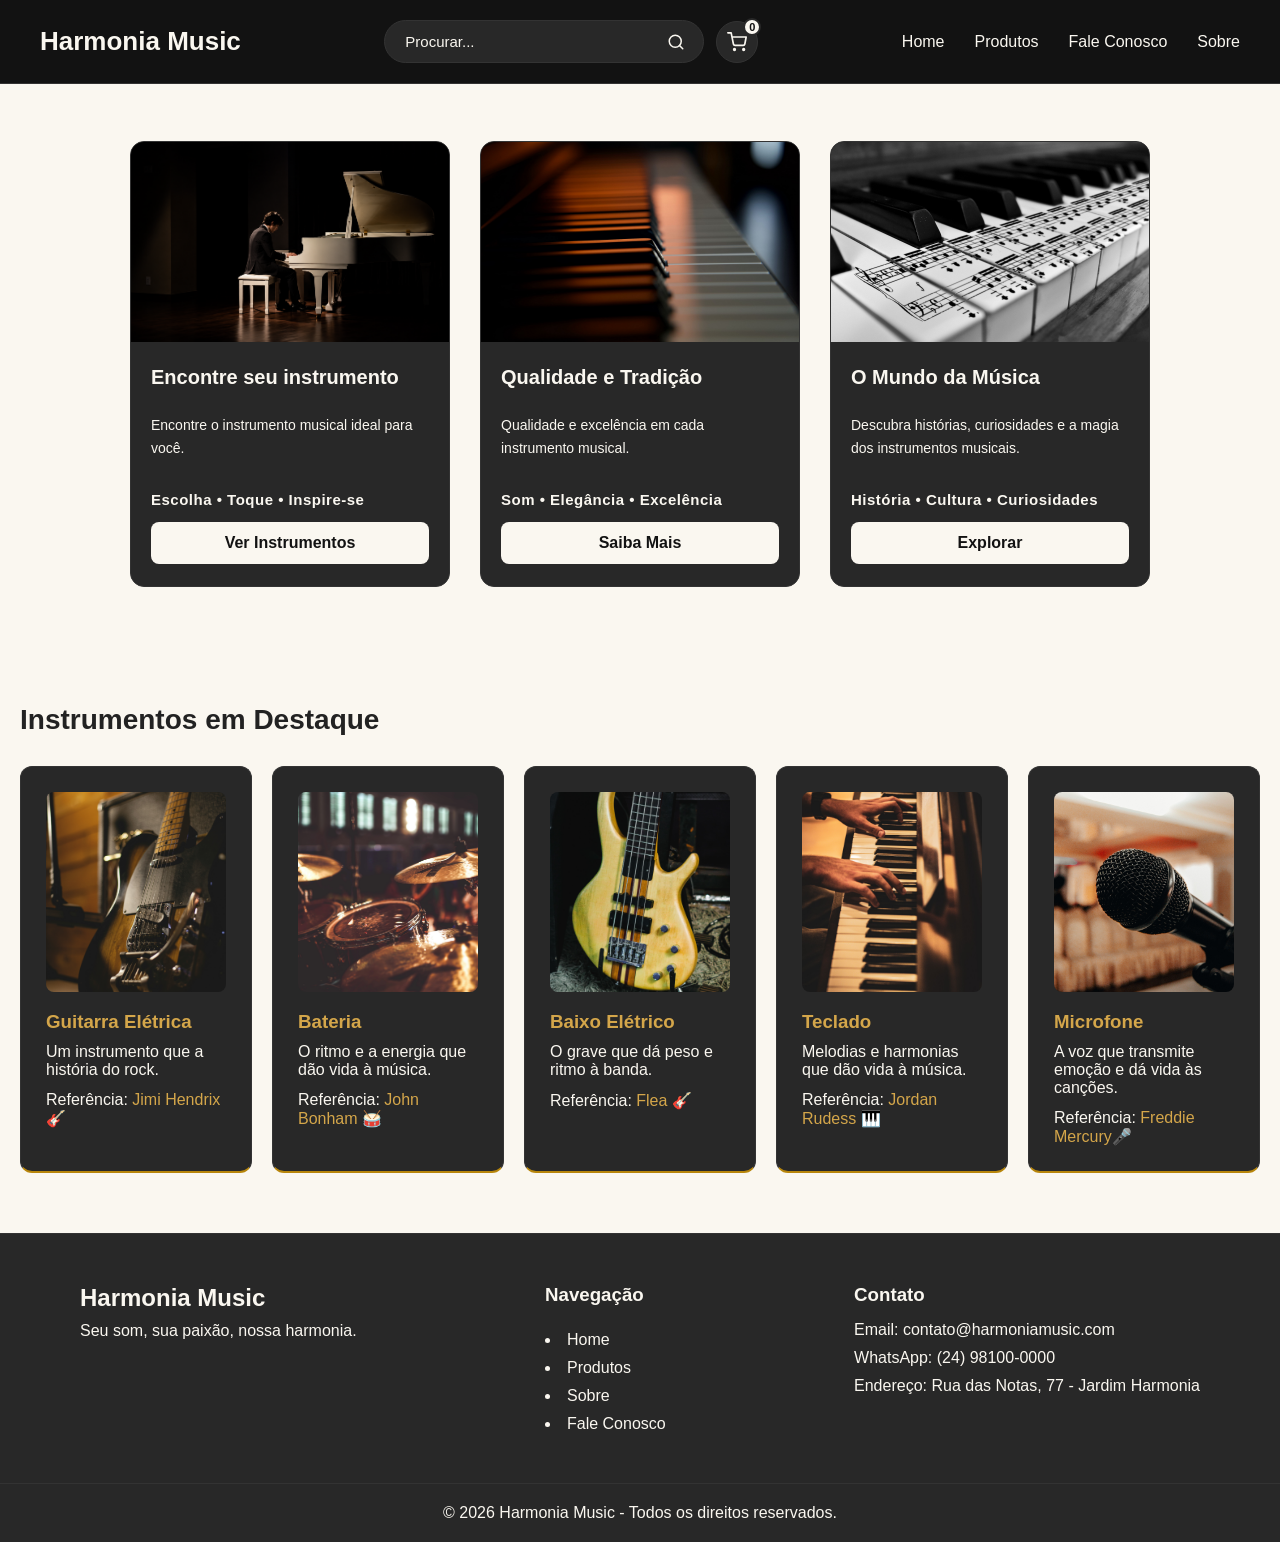
==== commit f306bbcd: "Melhora o comportamento do botao finalizar compra" ====
--- a/index.html
+++ b/index.html
@@ -138,6 +138,13 @@
             <p>Melodias e harmonias que dão vida à música.</p>
             <span>Referência:</span><span class="referencia"> Jordan Rudess 🎹</span>
         </div>
+
+        <div class="produto-destaque">
+            <img class="imagem-microfone" src="img/microfone.png" alt="Microfone profissional">
+            <h3>Microfone</h3>
+            <p>A voz que transmite emoção e dá vida às canções.</p>
+            <span>Referência:</span><span class="referencia"> Freddie Mercury🎤</span>
+        </div>
         </div>
     </section>
 
--- a/style.css
+++ b/style.css
@@ -134,7 +134,7 @@
     top: -4px;
     right: -4px;
     background-color: var(--texto);
-    color: var(--texto);
+    color: var(--fundo);
     font-size: 11px;
     font-weight: bold;
     width: 18px;
@@ -858,7 +858,7 @@
 /* ===== PÁGINA DE PAGAMENTO ===== */
 .pagamento-cabecalho {
     padding: 40px 25px 25px;
-    color: #fff;
+    color: var(--fundo);
 }
 
 .pagamento-etapa {
@@ -958,8 +958,6 @@
 .btn-finalizar-boleto {
     margin-top: 12px;
 }
-
-
 
 
 #detalhes-pagamento {
@@ -1310,7 +1308,7 @@
 /* ==== INSTRUMENTOS EM DESTAQUE ==== */
 
 .instrumentos-destaque {
-    max-width: 1200px;
+    max-width: 1600px;
     margin: 60px auto;
     padding: 0 20px;
 }
@@ -1328,9 +1326,9 @@
     padding: 25px;
     border: 1px solid var(--borda);
     border-radius: 12px;
-    max-width: 300px;
     transition: transform 0.3s ease;
-    flex: 1;
+    flex: 1 1 0;
+    min-width: 0;
     border-bottom: 2px solid #b8860b;
 }
 
@@ -1367,8 +1365,29 @@
     display: flex;
     justify-content: flex-start;
     gap: 20px;
+    flex-wrap: wrap;
 }
 
 .imagem-baixo {
     object-position: center 60%;
-}+}
+
+/* ==== RESPONSIVIDADE DOS INSTRUMENTOS EM DESTAQUE ==== */
+
+@media (max-width: 768px) {
+    .lista-instrumentos {
+        flex-wrap: wrap;
+    }
+
+    .produto-destaque {
+        flex: 1 1 100%;
+        max-width: 100%;
+    }
+}
+
+.finalizar-compra:disabled {
+    background-color: #999;
+    cursor: not-allowed;
+    opacity: 1.0;
+}
+
